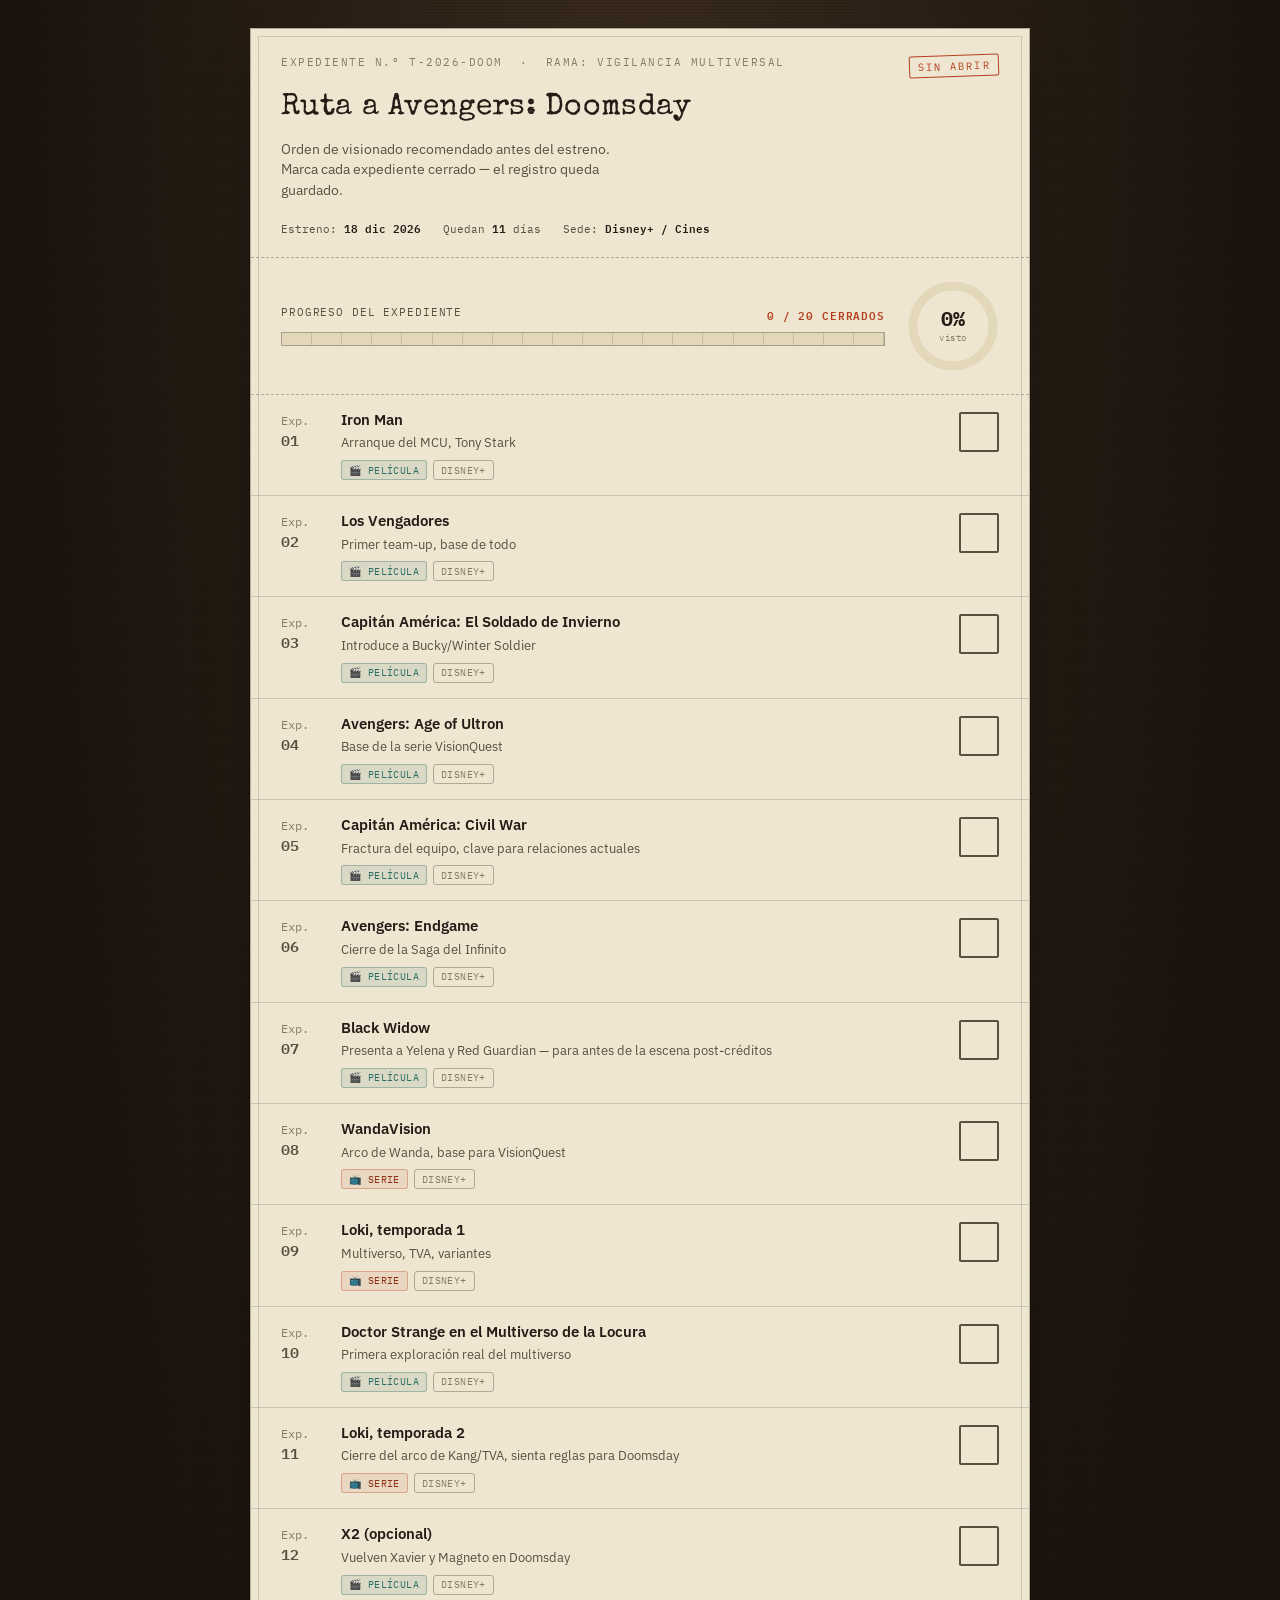
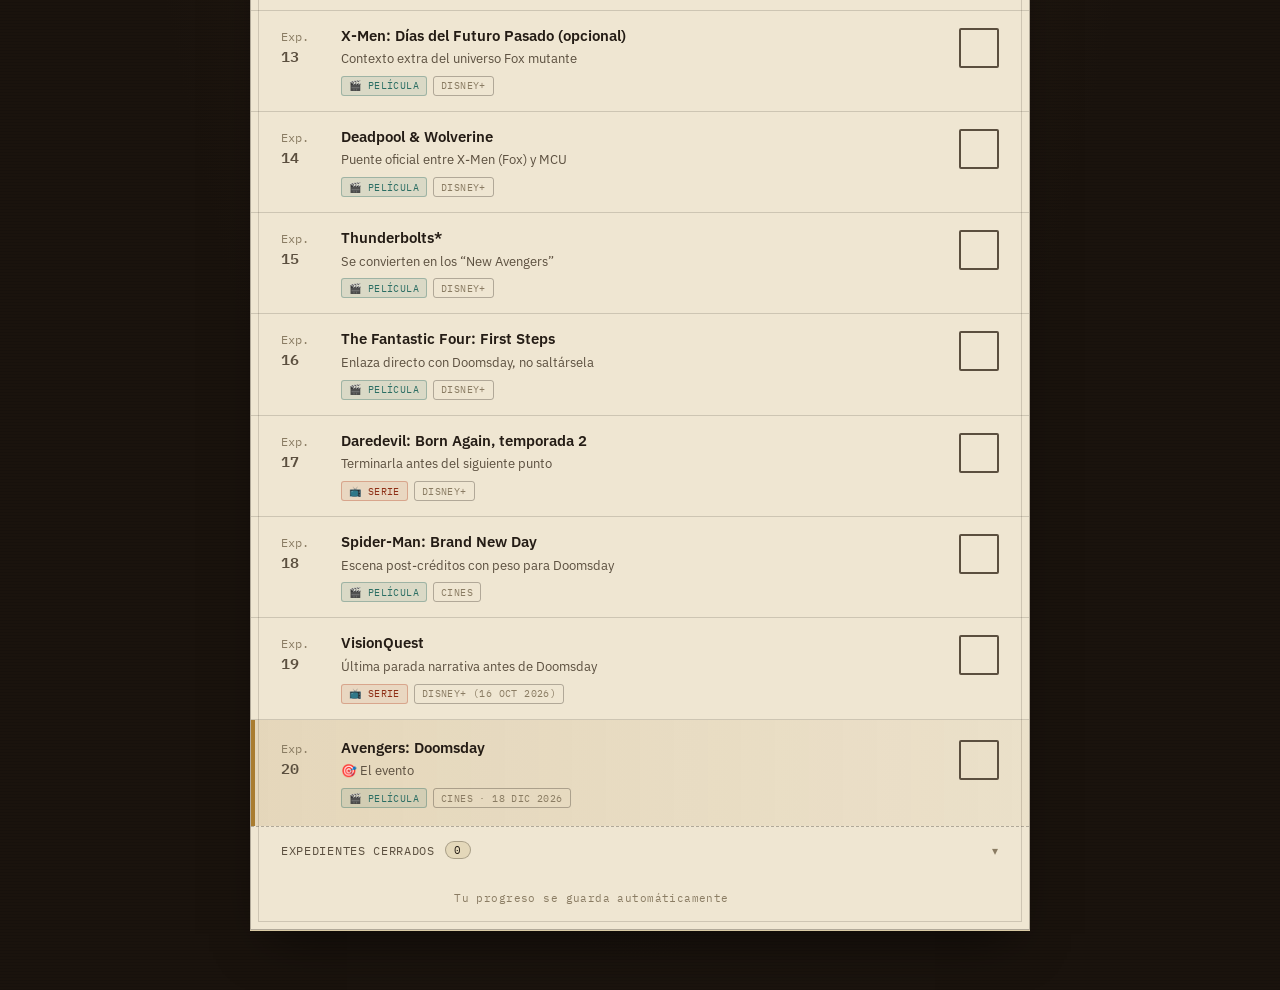
==== index.html @ ec24528e "Add files via upload" ====
<!DOCTYPE html>
<html lang="es">
<head>
<meta charset="UTF-8">
<meta name="viewport" content="width=device-width, initial-scale=1.0">
<title>Expediente T-2026-DOOM</title>
<link rel="preconnect" href="https://fonts.googleapis.com">
<link href="https://fonts.googleapis.com/css2?family=Special+Elite&family=IBM+Plex+Mono:wght@400;500;600;700&family=IBM+Plex+Sans:wght@400;500;600;700&display=swap" rel="stylesheet">
<link rel="stylesheet" href="style.css">
</head>
<body>

<div class="sheet">
  <header>
    <div class="case-row">
      <div class="case-id">Expediente N.º T-2026-DOOM &nbsp;·&nbsp; Rama: Vigilancia Multiversal</div>
      <div class="stamp-tag" id="statusStamp">En curso</div>
    </div>
    <h1>Ruta a Avengers: Doomsday</h1>
    <p class="subtitle">Orden de visionado recomendado antes del estreno. Marca cada expediente cerrado — el registro queda guardado.</p>
    <div class="meta-strip">
      <span>Estreno: <b>18 dic 2026</b></span>
      <span id="countdownText">Calculando cuenta atrás…</span>
      <span>Sede: <b>Disney+ / Cines</b></span>
    </div>
  </header>

  <div class="progress-block">
    <div class="rail-wrap">
      <div class="rail-label">
        <span>Progreso del expediente</span>
        <span id="countText">0 / 20 cerrados</span>
      </div>
      <div class="rail">
        <div class="rail-fill" id="railFill"></div>
      </div>
    </div>
    <div class="ring-wrap">
      <svg width="92" height="92" viewBox="0 0 92 92">
        <circle class="ring-bg" cx="46" cy="46" r="40"></circle>
        <circle class="ring-fg" id="ringFg" cx="46" cy="46" r="40"></circle>
      </svg>
      <div class="ring-num">
        <span class="n" id="ringPct">0%</span>
        <span class="d">visto</span>
      </div>
    </div>
  </div>

  <ul class="case-list" id="caseList"></ul>

  <div class="closed-section">
    <button class="closed-toggle" id="closedToggle" aria-expanded="false" aria-controls="closedList">
      <span>Expedientes cerrados</span>
      <span class="closed-toggle-count" id="closedCount">0</span>
      <span class="closed-toggle-arrow">▾</span>
    </button>
    <ul class="case-list closed-list" id="closedList" hidden></ul>
  </div>

  <footer>
    <div class="footer-note">Tu progreso se guarda automáticamente<span class="save-flag" id="saveFlag">· guardado ✓</span></div>
  </footer>
</div>

<script src="script.js"></script>
</body>
</html>
---- style.css ----
:root {
  --paper: #efe6d2;
  --paper-dim: #e4d8ba;
  --paper-deep: #d9caa4;
  --ink: #241c15;
  --ink-soft: #5b4f3f;
  --ink-faint: #8a7c63;
  --stamp: #b4401f;
  --stamp-dark: #8e2f16;
  --teal: #2b6e63;
  --gold: #a97c2f;
  --line: rgba(36,28,21,0.16);
  --line-strong: rgba(36,28,21,0.3);
  --track: var(--paper-dim);
}

* { box-sizing: border-box; }

@media (prefers-reduced-motion: reduce) {
  *, *::before, *::after {
    animation-duration: 0.001ms !important;
    transition-duration: 0.001ms !important;
  }
}

body {
  margin: 0;
  background:
    repeating-linear-gradient(0deg, rgba(0,0,0,0.1) 0px, rgba(0,0,0,0.1) 1px, transparent 1px, transparent 3px),
    radial-gradient(ellipse at 50% -10%, #3a2c1e 0%, #1a130d 70%);
  color: var(--ink);
  font-family: 'IBM Plex Sans', sans-serif;
  min-height: 100vh;
  padding: 28px 16px 60px;
}

.sheet {
  max-width: 780px;
  margin: 0 auto;
  background: var(--paper);
  border: 1.5px solid var(--line-strong);
  box-shadow: 0 1px 0 var(--paper-deep), 0 24px 50px -20px rgba(0,0,0,0.6);
  position: relative;
}

.sheet::before {
  content: "";
  position: absolute;
  inset: 7px;
  border: 1px solid var(--line);
  pointer-events: none;
}

header {
  padding: 26px 30px 20px;
  border-bottom: 1.5px dashed var(--line-strong);
}

.case-row {
  display: flex;
  justify-content: space-between;
  align-items: flex-start;
  flex-wrap: wrap;
  gap: 10px;
}

.case-id {
  font-family: 'IBM Plex Mono', monospace;
  font-size: 11px;
  letter-spacing: 0.14em;
  color: var(--ink-faint);
  text-transform: uppercase;
}

.stamp-tag {
  font-family: 'IBM Plex Mono', monospace;
  font-size: 10.5px;
  letter-spacing: 0.1em;
  color: var(--stamp);
  border: 1.5px solid var(--stamp);
  padding: 3px 8px;
  transform: rotate(-2deg);
  text-transform: uppercase;
  border-radius: 2px;
}

h1 {
  font-family: 'Special Elite', monospace;
  font-weight: 400;
  font-size: 30px;
  line-height: 1.15;
  margin: 14px 0 6px;
  letter-spacing: 0.01em;
}

.subtitle {
  font-size: 13.5px;
  color: var(--ink-soft);
  max-width: 46ch;
  line-height: 1.5;
}

.meta-strip {
  margin-top: 18px;
  display: flex;
  gap: 22px;
  flex-wrap: wrap;
  font-family: 'IBM Plex Mono', monospace;
  font-size: 11px;
  color: var(--ink-soft);
}

.meta-strip b {
  color: var(--ink);
  font-weight: 600;
}

/* progress rail — signature element */
.progress-block {
  padding: 22px 30px;
  border-bottom: 1.5px dashed var(--line-strong);
  display: grid;
  grid-template-columns: 1fr auto;
  gap: 22px;
  align-items: center;
}

.rail-wrap {
  display: flex;
  flex-direction: column;
  gap: 8px;
}

.rail-label {
  display: flex;
  justify-content: space-between;
  font-family: 'IBM Plex Mono', monospace;
  font-size: 11px;
  text-transform: uppercase;
  letter-spacing: 0.08em;
  color: var(--ink-soft);
}

.rail-label #countText { color: var(--stamp); font-weight: 600; }

.rail {
  position: relative;
  height: 14px;
  background: var(--track);
  border: 1.5px solid var(--line-strong);
  overflow: hidden;
}

.rail::after {
  /* tick marks */
  content: "";
  position: absolute;
  inset: 0;
  background-image: repeating-linear-gradient(90deg, transparent 0, transparent calc(5% - 1px), var(--line-strong) calc(5% - 1px), var(--line-strong) 5%);
  pointer-events: none;
  opacity: 0.5;
}

.rail-fill {
  height: 100%;
  width: 0%;
  background: linear-gradient(90deg, var(--teal), var(--stamp));
  transition: width 0.6s cubic-bezier(.4,0,.2,1);
}

.ring-wrap {
  position: relative;
  width: 92px;
  height: 92px;
  flex-shrink: 0;
}

.ring-wrap svg { transform: rotate(-90deg); }

.ring-bg { fill: none; stroke: var(--track); stroke-width: 9; }
.ring-fg {
  fill: none;
  stroke: var(--stamp);
  stroke-width: 9;
  stroke-linecap: round;
  stroke-dasharray: 251.2;
  stroke-dashoffset: 251.2;
  transition: stroke-dashoffset 0.6s cubic-bezier(.4,0,.2,1);
}

.ring-num {
  position: absolute;
  inset: 0;
  display: flex;
  flex-direction: column;
  align-items: center;
  justify-content: center;
  font-family: 'IBM Plex Mono', monospace;
}

.ring-num .n { font-size: 20px; font-weight: 700; line-height: 1; }
.ring-num .d { font-size: 9px; color: var(--ink-faint); letter-spacing: 0.06em; margin-top: 3px; }

/* list */
ul.case-list {
  list-style: none;
  margin: 0;
  padding: 0;
}

.closed-section {
  border-top: 1.5px dashed var(--line-strong);
}

.closed-toggle {
  width: 100%;
  display: flex;
  align-items: center;
  gap: 10px;
  padding: 14px 30px;
  background: transparent;
  border: none;
  cursor: pointer;
  font-family: 'IBM Plex Mono', monospace;
  font-size: 11.5px;
  letter-spacing: 0.06em;
  text-transform: uppercase;
  color: var(--ink-soft);
  text-align: left;
}

.closed-toggle:hover { background: rgba(36,28,21,0.03); }
.closed-toggle:focus-visible { outline: 2px solid var(--stamp); outline-offset: -2px; }

.closed-toggle-count {
  font-family: 'IBM Plex Mono', monospace;
  background: var(--paper-dim);
  border: 1px solid var(--line-strong);
  border-radius: 10px;
  padding: 1px 8px;
  font-size: 10.5px;
  color: var(--ink);
}

.closed-toggle-arrow {
  margin-left: auto;
  transition: transform 0.25s ease;
  color: var(--ink-faint);
}

.closed-toggle[aria-expanded="true"] .closed-toggle-arrow {
  transform: rotate(180deg);
}

.closed-list { border-top: 1px solid var(--line); }

.closed-list .entry-title {
  text-decoration: line-through;
  text-decoration-color: var(--line-strong);
  text-decoration-thickness: 1.5px;
}

@keyframes entryIn {
  from { opacity: 0; transform: translateY(-4px); }
  to { opacity: 1; transform: translateY(0); }
}

.entry { animation: entryIn 0.28s ease both; }

.entry {
  display: grid;
  grid-template-columns: 46px 1fr auto;
  gap: 14px;
  align-items: flex-start;
  padding: 15px 30px;
  border-bottom: 1px solid var(--line);
  position: relative;
  transition: background 0.25s ease;
}

.entry:hover { background: rgba(36,28,21,0.03); }

.entry.done { background: rgba(43,110,99,0.06); }
.entry.done:hover { background: rgba(43,110,99,0.09); }

.entry.event {
  background: linear-gradient(90deg, rgba(169,124,47,0.14), rgba(169,124,47,0.05));
  border-bottom: none;
  padding-top: 18px;
  padding-bottom: 18px;
}

.entry.event::before {
  content: "";
  position: absolute;
  left: 0; top: 0; bottom: 0;
  width: 4px;
  background: var(--gold);
}

.idx {
  font-family: 'IBM Plex Mono', monospace;
  font-size: 12px;
  color: var(--ink-faint);
  padding-top: 3px;
}

.idx .num { display: block; font-size: 15px; color: var(--ink-soft); font-weight: 600; }

.entry-title {
  font-weight: 600;
  font-size: 14.5px;
  line-height: 1.35;
  margin: 0 0 4px;
  color: var(--ink);
}

.entry.done .entry-title { color: var(--ink-soft); }

.entry-why {
  font-size: 12.5px;
  color: var(--ink-soft);
  line-height: 1.5;
  margin: 0 0 8px;
}

.badge-row {
  display: flex;
  gap: 6px;
  flex-wrap: wrap;
}

.badge {
  font-family: 'IBM Plex Mono', monospace;
  font-size: 10px;
  letter-spacing: 0.04em;
  text-transform: uppercase;
  padding: 2.5px 7px;
  border-radius: 3px;
  border: 1px solid var(--line-strong);
  color: var(--ink-soft);
  white-space: nowrap;
}

.badge.type-movie { background: rgba(43,110,99,0.1); border-color: rgba(43,110,99,0.35); color: var(--teal); }
.badge.type-show { background: rgba(180,64,31,0.09); border-color: rgba(180,64,31,0.32); color: var(--stamp-dark); }
.badge.where { color: var(--ink-faint); }

.check-cell {
  display: flex;
  align-items: flex-start;
  padding-top: 2px;
}

.stamp-btn {
  width: 40px;
  height: 40px;
  border: 2px solid var(--ink-soft);
  background: transparent;
  cursor: pointer;
  position: relative;
  border-radius: 2px;
  flex-shrink: 0;
  transition: border-color 0.2s ease, transform 0.15s ease;
}

.stamp-btn:hover { transform: scale(1.04); }
.stamp-btn:focus-visible { outline: 2px solid var(--stamp); outline-offset: 2px; }

.stamp-btn .stamp-mark {
  position: absolute;
  inset: -6px;
  display: flex;
  align-items: center;
  justify-content: center;
  font-family: 'Special Elite', monospace;
  font-size: 10px;
  color: var(--stamp);
  border: 2px solid var(--stamp);
  border-radius: 3px;
  opacity: 0;
  transform: scale(1.5) rotate(-14deg);
  transition: opacity 0.2s ease, transform 0.2s ease;
  background: rgba(180,64,31,0.06);
}

.stamp-btn.checked { border-color: var(--stamp); }
.stamp-btn.checked .stamp-mark {
  opacity: 1;
  transform: scale(1) rotate(-10deg);
}

footer {
  padding: 18px 30px 24px;
  text-align: center;
}

.footer-note {
  font-family: 'IBM Plex Mono', monospace;
  font-size: 10.5px;
  color: var(--ink-faint);
  letter-spacing: 0.04em;
}

.save-flag {
  display: inline-block;
  margin-left: 8px;
  color: var(--teal);
  opacity: 0;
  transition: opacity 0.4s ease;
}
.save-flag.show { opacity: 1; }

@media (max-width: 560px) {
  .entry { grid-template-columns: 34px 1fr auto; padding: 14px 16px; gap: 10px; }
  header, .progress-block, footer { padding-left: 16px; padding-right: 16px; }
  h1 { font-size: 24px; }
  .stamp-btn { width: 34px; height: 34px; }
  .progress-block { grid-template-columns: 1fr; }
  .ring-wrap { justify-self: center; }
}
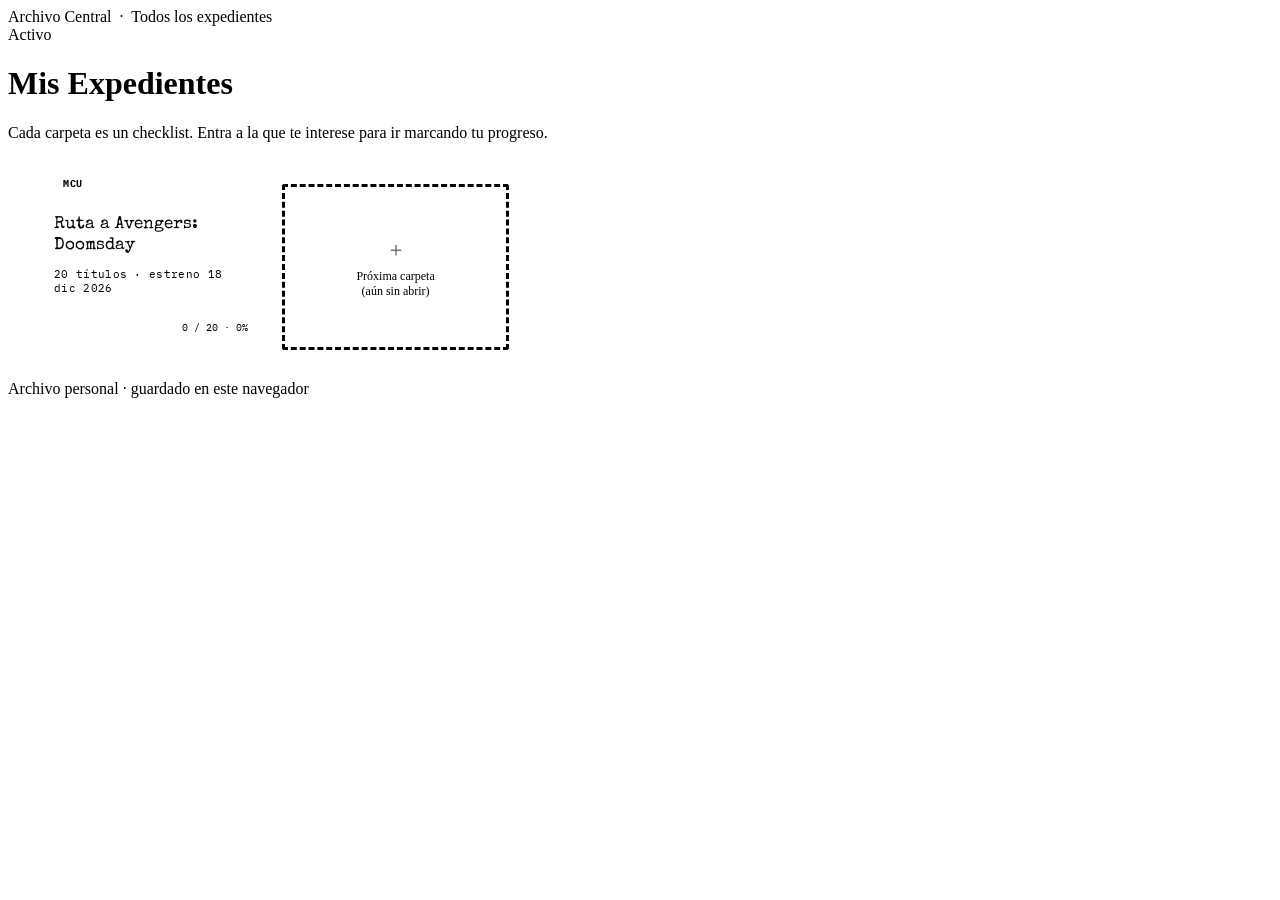
==== commit c983cf9c: "Nueva Estructura" ====
--- a/index.html
+++ b/index.html
@@ -3,66 +3,165 @@
 <head>
 <meta charset="UTF-8">
 <meta name="viewport" content="width=device-width, initial-scale=1.0">
-<title>Expediente T-2026-DOOM</title>
+<title>Archivo de Expedientes</title>
 <link rel="preconnect" href="https://fonts.googleapis.com">
 <link href="https://fonts.googleapis.com/css2?family=Special+Elite&family=IBM+Plex+Mono:wght@400;500;600;700&family=IBM+Plex+Sans:wght@400;500;600;700&display=swap" rel="stylesheet">
-<link rel="stylesheet" href="style.css">
+<link rel="stylesheet" href="assets/shared.css">
+<style>
+  .folder-grid {
+    display: grid;
+    grid-template-columns: repeat(auto-fill, minmax(220px, 1fr));
+    gap: 18px;
+    padding: 26px 30px 30px;
+  }
+
+  .folder-card {
+    position: relative;
+    display: block;
+    text-decoration: none;
+    color: inherit;
+    background: var(--paper-dim);
+    border: 1.5px solid var(--line-strong);
+    border-radius: 3px;
+    padding: 18px 16px 16px;
+    padding-top: 30px;
+    transition: transform 0.18s ease, box-shadow 0.18s ease, border-color 0.18s ease;
+  }
+
+  .folder-card::before {
+    content: attr(data-tab);
+    position: absolute;
+    top: -11px;
+    left: 16px;
+    background: var(--stamp);
+    color: var(--paper);
+    font-family: 'IBM Plex Mono', monospace;
+    font-size: 9.5px;
+    font-weight: 700;
+    letter-spacing: 0.06em;
+    text-transform: uppercase;
+    padding: 4px 9px;
+    border-radius: 2px 2px 0 0;
+  }
+
+  .folder-card:hover {
+    transform: translateY(-3px);
+    box-shadow: 0 10px 20px -8px rgba(0,0,0,0.35);
+    border-color: var(--stamp);
+  }
+
+  .folder-card:focus-visible { outline: 2px solid var(--stamp); outline-offset: 2px; }
+
+  .folder-title {
+    font-family: 'Special Elite', monospace;
+    font-size: 17px;
+    margin: 0 0 6px;
+    line-height: 1.25;
+  }
+
+  .folder-meta {
+    font-family: 'IBM Plex Mono', monospace;
+    font-size: 10.5px;
+    color: var(--ink-faint);
+    letter-spacing: 0.03em;
+    margin-bottom: 12px;
+  }
+
+  .folder-rail {
+    height: 8px;
+    background: var(--paper);
+    border: 1px solid var(--line-strong);
+    border-radius: 3px;
+    overflow: hidden;
+    margin-bottom: 6px;
+  }
+
+  .folder-rail-fill {
+    height: 100%;
+    background: linear-gradient(90deg, var(--teal), var(--stamp));
+    width: 0%;
+    transition: width 0.5s ease;
+  }
+
+  .folder-pct {
+    font-family: 'IBM Plex Mono', monospace;
+    font-size: 10px;
+    color: var(--ink-soft);
+    text-align: right;
+  }
+
+  .folder-card.placeholder {
+    background: transparent;
+    border-style: dashed;
+    color: var(--ink-faint);
+    display: flex;
+    flex-direction: column;
+    align-items: center;
+    justify-content: center;
+    text-align: center;
+    min-height: 108px;
+    cursor: default;
+    padding-top: 18px;
+  }
+
+  .folder-card.placeholder:hover {
+    transform: none;
+    box-shadow: none;
+    border-color: var(--line-strong);
+  }
+
+  .folder-card.placeholder::before { display: none; }
+
+  .placeholder-icon { font-size: 20px; margin-bottom: 6px; opacity: 0.6; }
+  .placeholder-text { font-size: 12px; }
+</style>
 </head>
 <body>
 
 <div class="sheet">
   <header>
     <div class="case-row">
-      <div class="case-id">Expediente N.º T-2026-DOOM &nbsp;·&nbsp; Rama: Vigilancia Multiversal</div>
-      <div class="stamp-tag" id="statusStamp">En curso</div>
+      <div class="case-id">Archivo Central &nbsp;·&nbsp; Todos los expedientes</div>
+      <div class="stamp-tag">Activo</div>
     </div>
-    <h1>Ruta a Avengers: Doomsday</h1>
-    <p class="subtitle">Orden de visionado recomendado antes del estreno. Marca cada expediente cerrado — el registro queda guardado.</p>
-    <div class="meta-strip">
-      <span>Estreno: <b>18 dic 2026</b></span>
-      <span id="countdownText">Calculando cuenta atrás…</span>
-      <span>Sede: <b>Disney+ / Cines</b></span>
-    </div>
+    <h1>Mis Expedientes</h1>
+    <p class="subtitle">Cada carpeta es un checklist. Entra a la que te interese para ir marcando tu progreso.</p>
   </header>
 
-  <div class="progress-block">
-    <div class="rail-wrap">
-      <div class="rail-label">
-        <span>Progreso del expediente</span>
-        <span id="countText">0 / 20 cerrados</span>
-      </div>
-      <div class="rail">
-        <div class="rail-fill" id="railFill"></div>
-      </div>
-    </div>
-    <div class="ring-wrap">
-      <svg width="92" height="92" viewBox="0 0 92 92">
-        <circle class="ring-bg" cx="46" cy="46" r="40"></circle>
-        <circle class="ring-fg" id="ringFg" cx="46" cy="46" r="40"></circle>
-      </svg>
-      <div class="ring-num">
-        <span class="n" id="ringPct">0%</span>
-        <span class="d">visto</span>
-      </div>
+  <div class="folder-grid">
+    <a class="folder-card" data-tab="MCU" href="doomsday/index.html">
+      <p class="folder-title">Ruta a Avengers: Doomsday</p>
+      <p class="folder-meta">20 títulos · estreno 18 dic 2026</p>
+      <div class="folder-rail"><div class="folder-rail-fill" id="doomsdayFill"></div></div>
+      <div class="folder-pct" id="doomsdayPct">Cargando…</div>
+    </a>
+
+    <div class="folder-card placeholder">
+      <div class="placeholder-icon">＋</div>
+      <div class="placeholder-text">Próxima carpeta<br>(aún sin abrir)</div>
     </div>
   </div>
 
-  <ul class="case-list" id="caseList"></ul>
-
-  <div class="closed-section">
-    <button class="closed-toggle" id="closedToggle" aria-expanded="false" aria-controls="closedList">
-      <span>Expedientes cerrados</span>
-      <span class="closed-toggle-count" id="closedCount">0</span>
-      <span class="closed-toggle-arrow">▾</span>
-    </button>
-    <ul class="case-list closed-list" id="closedList" hidden></ul>
-  </div>
-
   <footer>
-    <div class="footer-note">Tu progreso se guarda automáticamente<span class="save-flag" id="saveFlag">· guardado ✓</span></div>
+    <div class="footer-note">Archivo personal · guardado en este navegador</div>
   </footer>
 </div>
 
-<script src="script.js"></script>
+<script>
+  // Lee el progreso del checklist de Doomsday directamente de su localStorage
+  // para mostrar el % ya en la portada, sin tener que entrar.
+  try {
+    const raw = localStorage.getItem("doomsday-checklist-state");
+    const state = raw ? JSON.parse(raw) : {};
+    const total = 20;
+    const done = Object.values(state).filter(Boolean).length;
+    const pct = Math.round((done / total) * 100);
+    document.getElementById("doomsdayFill").style.width = pct + "%";
+    document.getElementById("doomsdayPct").textContent = `${done} / ${total} · ${pct}%`;
+  } catch (e) {
+    document.getElementById("doomsdayPct").textContent = "Sin empezar";
+  }
+</script>
+
 </body>
 </html>
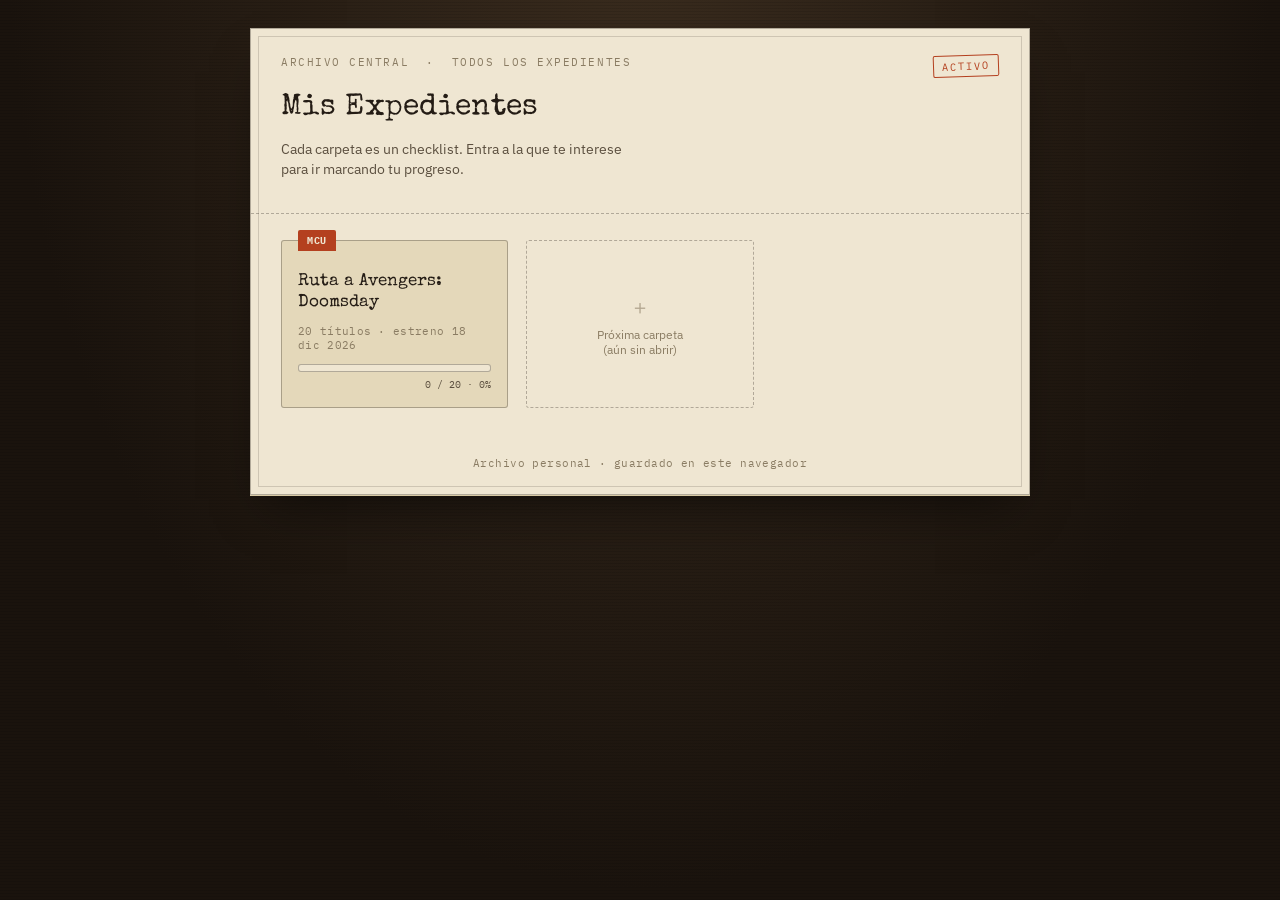
==== commit 52268e3c: "nueva-apariencia" ====
--- a/index.html
+++ b/index.html
@@ -129,7 +129,7 @@
   </header>
 
   <div class="folder-grid">
-    <a class="folder-card" data-tab="MCU" href="doomsday/index.html">
+    <a class="folder-card" data-tab="MCU" href="checklists/doomsday/index.html">
       <p class="folder-title">Ruta a Avengers: Doomsday</p>
       <p class="folder-meta">20 títulos · estreno 18 dic 2026</p>
       <div class="folder-rail"><div class="folder-rail-fill" id="doomsdayFill"></div></div>
--- a/assets/shared.css
+++ b/assets/shared.css
@@ -0,0 +1,167 @@
+/* ============================================================
+   shared.css — tokens y bloques comunes del "archivo de expedientes"
+   Usado por la portada (index.html) y por cada carpeta de checklist.
+   ============================================================ */
+
+:root {
+  --paper: #efe6d2;
+  --paper-dim: #e4d8ba;
+  --paper-deep: #d9caa4;
+  --ink: #241c15;
+  --ink-soft: #5b4f3f;
+  --ink-faint: #8a7c63;
+  --stamp: #b4401f;
+  --stamp-dark: #8e2f16;
+  --teal: #2b6e63;
+  --gold: #a97c2f;
+  --line: rgba(36,28,21,0.16);
+  --line-strong: rgba(36,28,21,0.3);
+  --track: var(--paper-dim);
+}
+
+* { box-sizing: border-box; }
+
+@media (prefers-reduced-motion: reduce) {
+  *, *::before, *::after {
+    animation-duration: 0.001ms !important;
+    transition-duration: 0.001ms !important;
+  }
+}
+
+body {
+  margin: 0;
+  background:
+    repeating-linear-gradient(0deg, rgba(0,0,0,0.1) 0px, rgba(0,0,0,0.1) 1px, transparent 1px, transparent 3px),
+    radial-gradient(ellipse at 50% -10%, #3a2c1e 0%, #1a130d 70%);
+  color: var(--ink);
+  font-family: 'IBM Plex Sans', sans-serif;
+  min-height: 100vh;
+  padding: 28px 16px 60px;
+}
+
+.sheet {
+  max-width: 780px;
+  margin: 0 auto;
+  background: var(--paper);
+  border: 1.5px solid var(--line-strong);
+  box-shadow: 0 1px 0 var(--paper-deep), 0 24px 50px -20px rgba(0,0,0,0.6);
+  position: relative;
+}
+
+.sheet::before {
+  content: "";
+  position: absolute;
+  inset: 7px;
+  border: 1px solid var(--line);
+  pointer-events: none;
+}
+
+header {
+  padding: 26px 30px 20px;
+  border-bottom: 1.5px dashed var(--line-strong);
+}
+
+.case-row {
+  display: flex;
+  justify-content: space-between;
+  align-items: flex-start;
+  flex-wrap: wrap;
+  gap: 10px;
+}
+
+.case-id {
+  font-family: 'IBM Plex Mono', monospace;
+  font-size: 11px;
+  letter-spacing: 0.14em;
+  color: var(--ink-faint);
+  text-transform: uppercase;
+}
+
+.stamp-tag {
+  font-family: 'IBM Plex Mono', monospace;
+  font-size: 10.5px;
+  letter-spacing: 0.1em;
+  color: var(--stamp);
+  border: 1.5px solid var(--stamp);
+  padding: 3px 8px;
+  transform: rotate(-2deg);
+  text-transform: uppercase;
+  border-radius: 2px;
+}
+
+h1 {
+  font-family: 'Special Elite', monospace;
+  font-weight: 400;
+  font-size: 30px;
+  line-height: 1.15;
+  margin: 14px 0 6px;
+  letter-spacing: 0.01em;
+}
+
+.subtitle {
+  font-size: 13.5px;
+  color: var(--ink-soft);
+  max-width: 46ch;
+  line-height: 1.5;
+}
+
+.meta-strip {
+  margin-top: 18px;
+  display: flex;
+  gap: 22px;
+  flex-wrap: wrap;
+  font-family: 'IBM Plex Mono', monospace;
+  font-size: 11px;
+  color: var(--ink-soft);
+}
+
+.meta-strip b {
+  color: var(--ink);
+  font-weight: 600;
+}
+
+footer {
+  padding: 18px 30px 24px;
+  text-align: center;
+}
+
+.footer-note {
+  font-family: 'IBM Plex Mono', monospace;
+  font-size: 10.5px;
+  color: var(--ink-faint);
+  letter-spacing: 0.04em;
+}
+
+.save-flag {
+  display: inline-block;
+  margin-left: 8px;
+  color: var(--teal);
+  opacity: 0;
+  transition: opacity 0.4s ease;
+}
+.save-flag.show { opacity: 1; }
+
+/* breadcrumb back-link, used inside each checklist folder */
+.page-wrap {
+  max-width: 780px;
+  margin: 0 auto;
+}
+
+.back-link {
+  display: inline-flex;
+  align-items: center;
+  gap: 6px;
+  font-family: 'IBM Plex Mono', monospace;
+  font-size: 11px;
+  color: var(--ink-faint);
+  text-decoration: none;
+  letter-spacing: 0.04em;
+  margin-bottom: 10px;
+}
+
+.back-link:hover { color: var(--stamp); }
+
+@media (max-width: 560px) {
+  header, footer { padding-left: 16px; padding-right: 16px; }
+  h1 { font-size: 24px; }
+}
